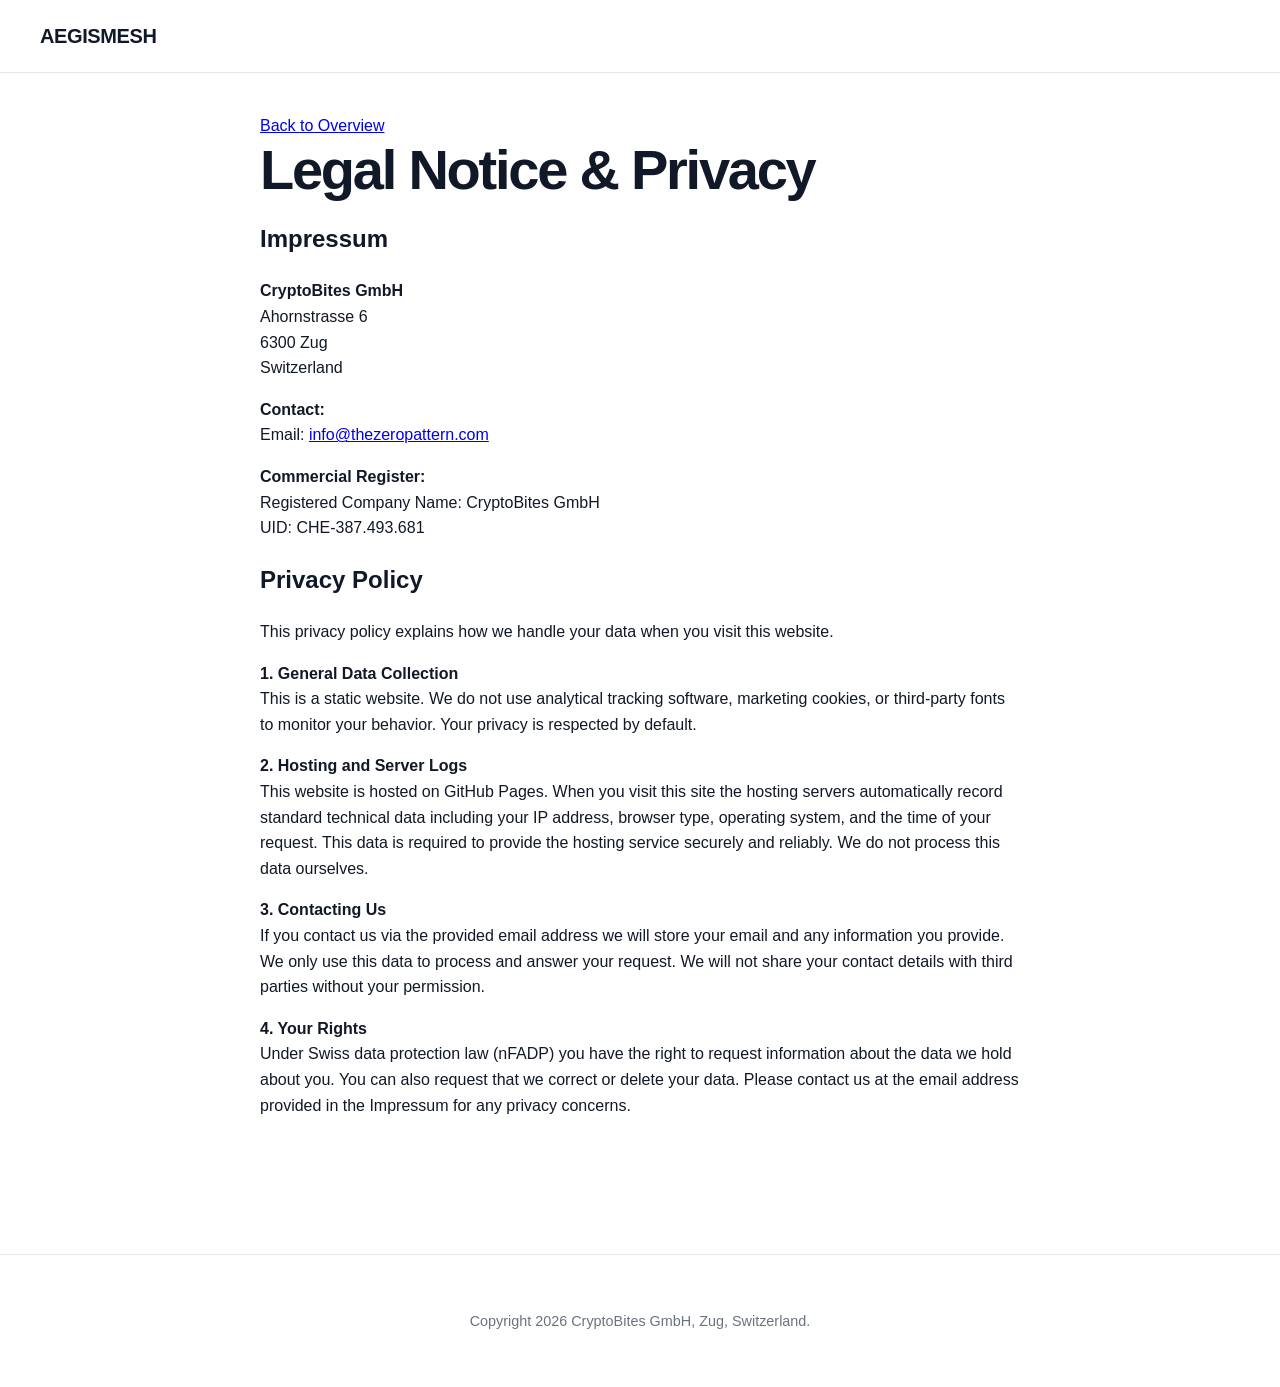
==== impressum.html @ 206f8c19 "website" ====
<!DOCTYPE html>
<html lang="en">
<head>
    <meta charset="UTF-8">
    <meta name="viewport" content="width=device-width, initial-scale=1.0">
    <title>Impressum & Privacy Policy | AegisMesh</title>
    <meta name="description" content="Legal notice and privacy policy for The Zero Pattern by CryptoBites GmbH.">
    <meta name="robots" content="noindex, follow">
    <link rel="stylesheet" href="style.css">
    <link rel="icon" type="image/x-icon" href="scripts/favicon.ico">
</head>
<body>

<nav aria-label="Main Navigation">
    <a href="/" class="nav-logo">AegisMesh</a>
</nav>

<main class="article-container">
    <a href="/" class="breadcrumb" aria-label="Return to Overview">Back to Overview</a>

    <article>
        <header>
            <h1>Legal Notice & Privacy</h1>
        </header>

        <section>
            <h2 id="impressum">Impressum</h2>
            <p><strong>CryptoBites GmbH</strong><br>
                Ahornstrasse 6<br>
                6300 Zug<br>
                Switzerland</p>

            <p><strong>Contact:</strong><br>
                Email: <a href="mailto:info@thezeropattern.com">info@thezeropattern.com</a></p>

            <p><strong>Commercial Register:</strong><br>
                Registered Company Name: CryptoBites GmbH<br>
                UID: CHE-387.493.681</p>
        </section>

        <section>
            <h2 id="privacy">Privacy Policy</h2>
            <p>This privacy policy explains how we handle your data when you visit this website.</p>

            <p><strong>1. General Data Collection</strong><br>
                This is a static website. We do not use analytical tracking software, marketing cookies, or third-party fonts to monitor your behavior. Your privacy is respected by default.</p>

            <p><strong>2. Hosting and Server Logs</strong><br>
                This website is hosted on GitHub Pages. When you visit this site the hosting servers automatically record standard technical data including your IP address, browser type, operating system, and the time of your request. This data is required to provide the hosting service securely and reliably. We do not process this data ourselves.</p>

            <p><strong>3. Contacting Us</strong><br>
                If you contact us via the provided email address we will store your email and any information you provide. We only use this data to process and answer your request. We will not share your contact details with third parties without your permission.</p>

            <p><strong>4. Your Rights</strong><br>
                Under Swiss data protection law (nFADP) you have the right to request information about the data we hold about you. You can also request that we correct or delete your data. Please contact us at the email address provided in the Impressum for any privacy concerns.</p>
        </section>
    </article>
</main>

<footer>
    <p>Copyright 2026 CryptoBites GmbH, Zug, Switzerland.</p>
</footer>

</body>
</html>
---- style.css ----
:root {
    --text-main: #111827;
    --text-muted: #6b7280;
    --bg-main: #ffffff;
    --bg-muted: #f9fafb;
    --border-color: #e5e7eb;
    --accent: #0f172a;
    --accent-hover: #374151;
    --link-color: #2563eb;
}

body {
    font-family: -apple-system, BlinkMacSystemFont, "Segoe UI", Roboto, Helvetica, Arial, sans-serif;
    margin: 0;
    padding: 0;
    color: var(--text-main);
    background-color: var(--bg-main);
    line-height: 1.6;
    -webkit-font-smoothing: antialiased;
}

/* Navigation */
nav {
    display: flex;
    justify-content: space-between;
    align-items: center;
    padding: 20px 40px;
    border-bottom: 1px solid var(--border-color);
}
.nav-logo {
    font-size: 1.25rem;
    font-weight: 800;
    text-decoration: none;
    color: var(--text-main);
    letter-spacing: -0.02em;
    text-transform: uppercase;
}
.nav-links a {
    margin-left: 24px;
    text-decoration: none;
    color: var(--text-muted);
    font-size: 0.95rem;
    font-weight: 500;
    transition: color 0.2s;
}
.nav-links a:hover {
    color: var(--text-main);
}

/* Layout Containers */
.container {
    max-width: 1100px;
    margin: 0 auto;
    padding: 80px 20px;
}
.article-container {
    max-width: 760px;
    margin: 0 auto;
    padding: 40px 20px;
}

/* Split Hero Section */
.hero {
    text-align: center;
    padding: 40px 0 80px 0;
}
.split-hero {
    display: flex;
    align-items: center;
    justify-content: space-between;
    gap: 60px;
    text-align: left;
}
.split-hero .hero-content {
    flex: 1.2;
}
.split-hero .hero-visual {
    flex: 0.8;
    display: flex;
    justify-content: center;
}

h1 {
    font-size: 3.5rem;
    font-weight: 800;
    letter-spacing: -0.04em;
    margin: 0 0 20px 0;
    line-height: 1.1;
}
.hero-subtitle {
    font-size: 1.25rem;
    color: var(--text-muted);
    margin: 0 0 40px 0;
    line-height: 1.6;
}

/* Book Cover Placeholder */
.book-cover-placeholder {
    width: 100%;
    max-width: 320px;
    aspect-ratio: 2 / 3;
    background: #f1f5f9;
    border: 1px solid var(--border-color);
    display: flex;
    align-items: center;
    justify-content: center;
    text-align: center;
    color: #94a3b8;
    font-weight: 600;
    font-family: ui-monospace, SFMono-Regular, Menlo, Monaco, Consolas, monospace;
    border-radius: 4px;
    box-shadow: 0 25px 50px -12px rgba(0, 0, 0, 0.25);
}

.shop-links p {
    margin-bottom: 12px;
    color: var(--text-main);
}

/* Section Divider */
.section-divider {
    text-align: center;
    margin: 60px 0 20px 0;
}
.section-divider h2 {
    font-size: 2rem;
    letter-spacing: -0.02em;
}

/* Typography for Summary */
.summary-section h2 {
    margin-top: 0;
    font-size: 2.2rem;
    letter-spacing: -0.03em;
    border-bottom: 2px solid var(--border-color);
    padding-bottom: 16px;
    margin-bottom: 24px;
}
.summary-section .lead {
    font-size: 1.25rem;
    color: var(--accent);
    font-weight: 500;
}
.summary-section p {
    font-size: 1.1rem;
    color: #374151;
    margin-bottom: 24px;
}

/* Grid & Cards */
.grid {
    display: grid;
    grid-template-columns: repeat(auto-fit, minmax(320px, 1fr));
    gap: 24px;
}
.card {
    display: block;
    background: var(--bg-main);
    border: 1px solid var(--border-color);
    padding: 32px;
    border-radius: 8px;
    transition: all 0.2s ease-in-out;
}
.card:hover {
    border-color: var(--text-muted);
    transform: translateY(-2px);
    box-shadow: 0 12px 20px -8px rgba(0, 0, 0, 0.08);
}
.card h3 {
    margin: 0 0 16px 0;
    font-size: 1.25rem;
    letter-spacing: -0.01em;
}
.card p {
    margin: 0;
    color: var(--text-muted);
    font-size: 0.95rem;
}

/* Buttons */
.btn {
    display: inline-block;
    background-color: var(--accent);
    color: white;
    padding: 12px 28px;
    text-decoration: none;
    border-radius: 6px;
    font-weight: 600;
    transition: background-color 0.2s;
}
.btn:hover {
    background-color: var(--accent-hover);
}
.btn-outline {
    background-color: transparent;
    color: var(--accent);
    border: 1px solid var(--border-color);
    margin-left: 12px;
}
.btn-outline:hover {
    background-color: var(--bg-muted);
}

/* Footer */
footer {
    text-align: center;
    padding: 40px 20px;
    border-top: 1px solid var(--border-color);
    color: var(--text-muted);
    font-size: 0.9rem;
    margin-top: 80px;
}

@media (max-width: 850px) {
    h1 { font-size: 2.8rem; }
    .split-hero {
        flex-direction: column-reverse;
        text-align: center;
        gap: 40px;
    }
    .btn-outline {
        margin-left: 0;
        margin-top: 12px;
        display: block;
    }
}
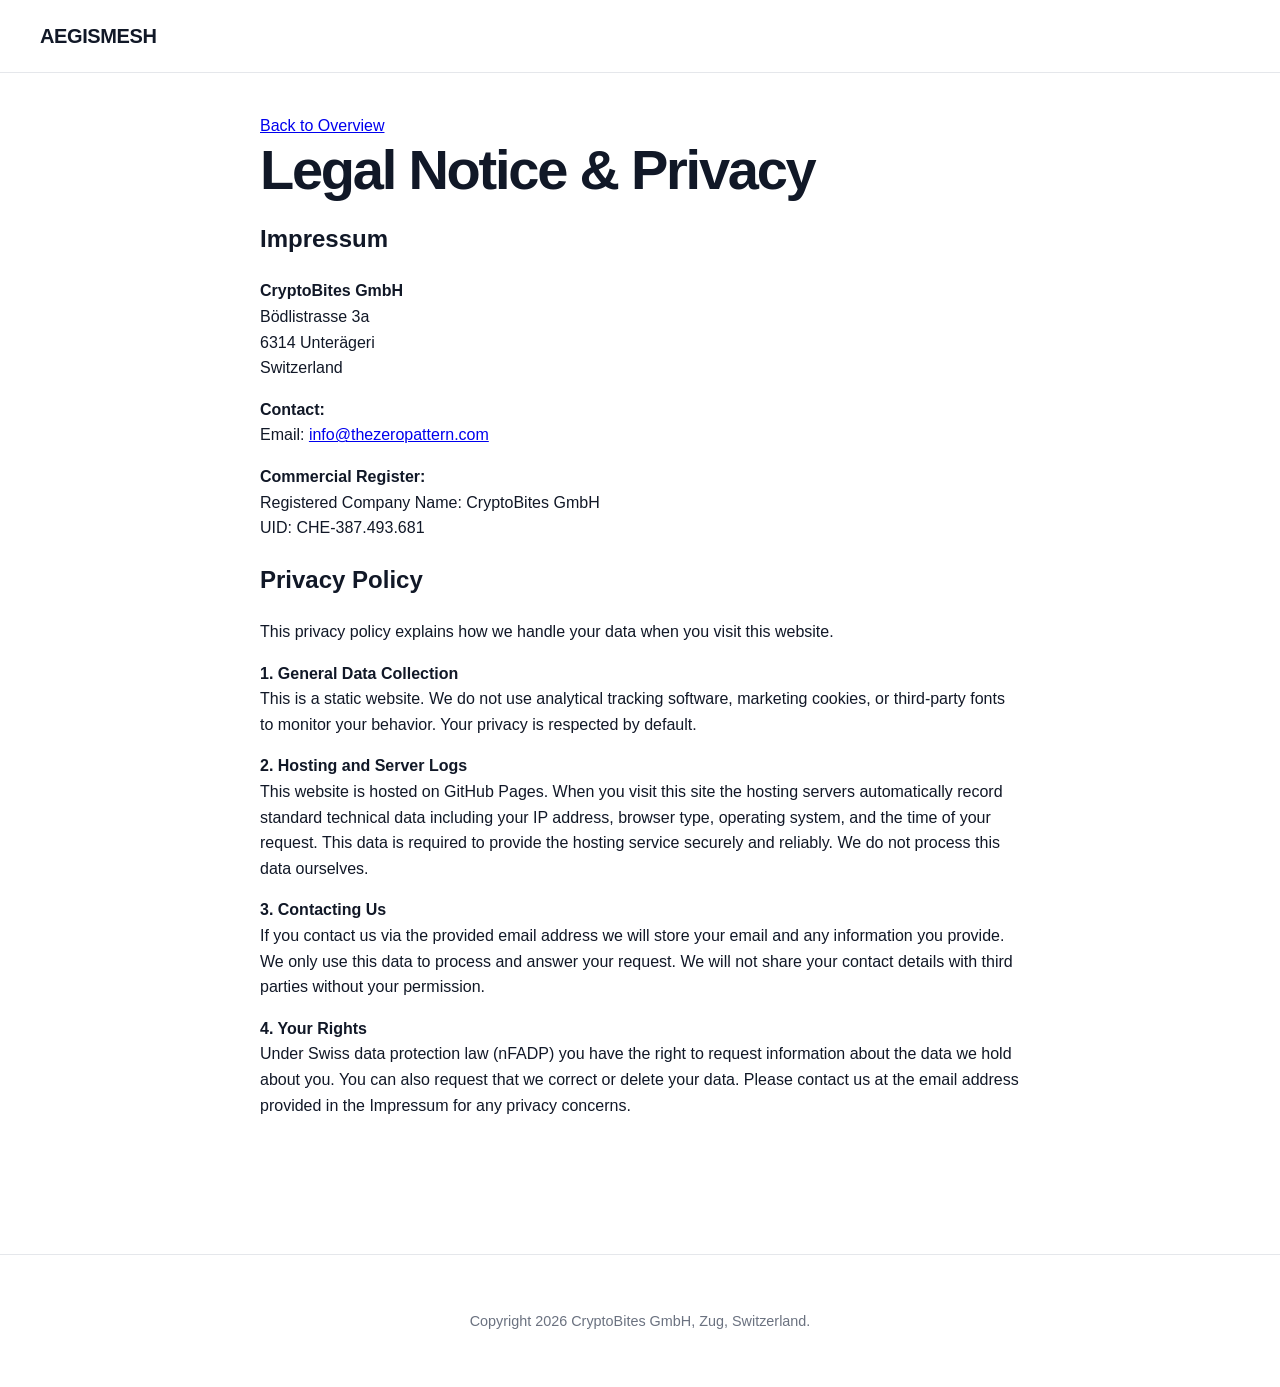
==== commit 95d2ee0e: "new address" ====
--- a/impressum.html
+++ b/impressum.html
@@ -26,8 +26,8 @@
         <section>
             <h2 id="impressum">Impressum</h2>
             <p><strong>CryptoBites GmbH</strong><br>
-                Ahornstrasse 6<br>
-                6300 Zug<br>
+                Bödlistrasse 3a<br>
+                6314 Unterägeri<br>
                 Switzerland</p>
 
             <p><strong>Contact:</strong><br>
--- a/style.css
+++ b/style.css
@@ -51,7 +51,7 @@
 .container {
     max-width: 1100px;
     margin: 0 auto;
-    padding: 80px 20px;
+    padding: 40px 20px 80px 20px;
 }
 .article-container {
     max-width: 760px;
@@ -62,7 +62,7 @@
 /* Split Hero Section */
 .hero {
     text-align: center;
-    padding: 40px 0 80px 0;
+    padding: 0 0 80px 0;
 }
 .split-hero {
     display: flex;
